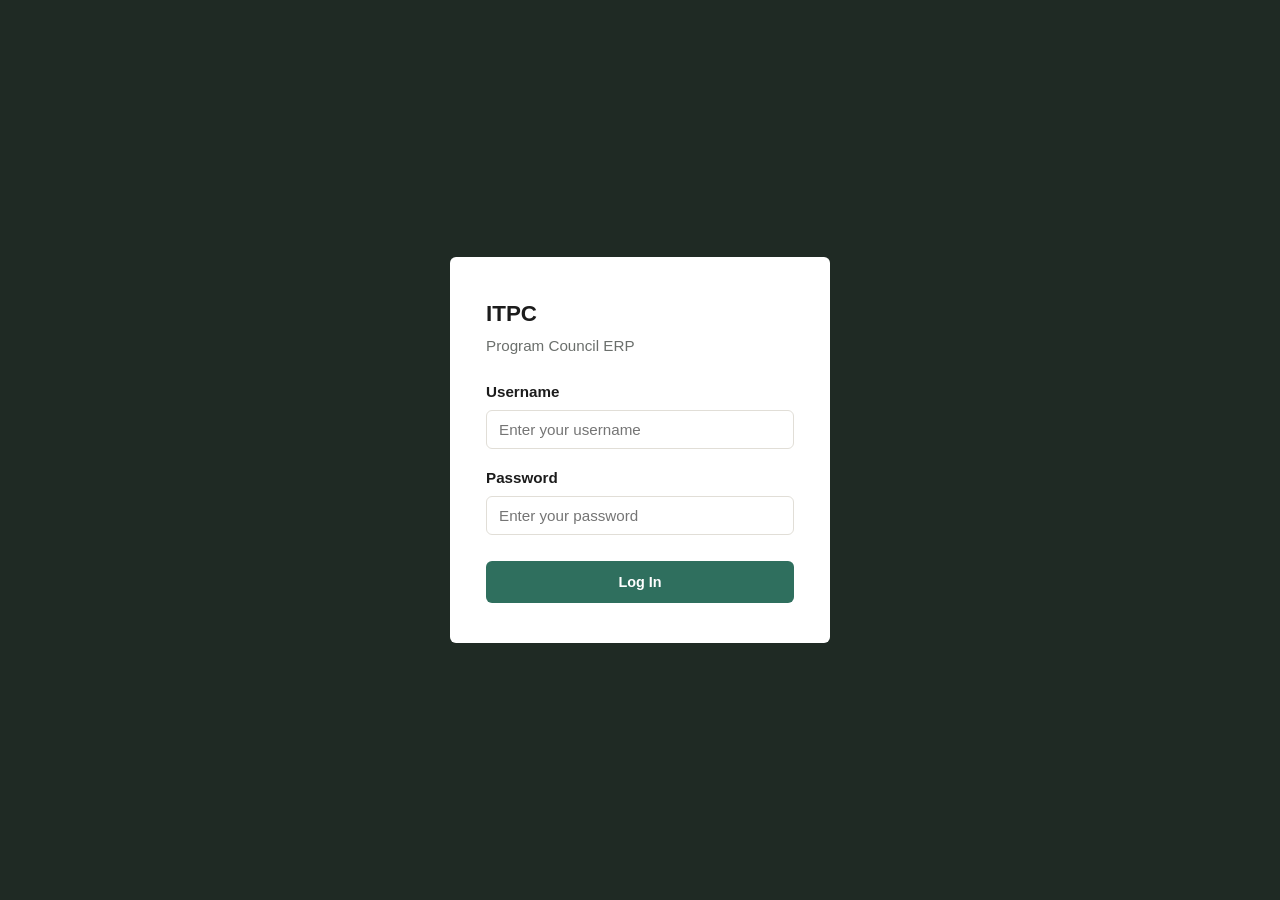
==== index.html @ 6795c1a8 "- removed demo account display - design fixes - Credentials are no longer shown on the login screen." ====
<!doctype html>
<html lang="en">
  <head>
    <meta charset="UTF-8" />
    <meta name="viewport" content="width=device-width, initial-scale=1.0" />
    <title>ITPC Login Page</title>
    <link rel="stylesheet" href="style.css" />
  </head>
  <body>
    <!--
    LOGIN PAGE
    - Front-end only: accounts are checked in js/main.js (DUMMY_ACCOUNTS).
      Swap that check for a real backend/API call when you build one.
  -->

    <div class="login-screen">
      <div class="login-card">
        <h1>ITPC</h1>
        <p>Program Council ERP</p>

        <form id="loginForm">
          <div class="form-field">
            <label for="username">Username</label>
            <input
              type="text"
              id="username"
              name="username"
              placeholder="Enter your username"
            />
          </div>

          <div class="form-field">
            <label for="password">Password</label>
            <input
              type="password"
              id="password"
              name="password"
              placeholder="Enter your password"
            />
          </div>

          <p id="loginError" class="form-error" hidden></p>

          <button type="submit" class="btn btn-primary">Log In</button>
        </form>
      </div>
    </div>

    <script src="main.js"></script>
  </body>
</html>
---- style.css ----
/* ==========================================================================
   ITPC ERP Stylesheet
   Sections: 1 Reset/base · 2 Typography · 3 Layout · 4 Sidebar · 5 Buttons &
   forms · 6 Cards · 7 Toolbar · 8 Table · 9 Empty state & activity ·
   10 Toast & modal · 11 Login · 12 Motion · 13 Responsive
   ========================================================================== */

/* ---------- 1. Reset & base ---------- */
* {
  box-sizing: border-box;
  margin: 0;
  padding: 0;
}

:root {
  --color-bg: #f7f5f1;
  --color-surface: #ffffff;
  --color-sidebar: #1f2a24;
  --color-sidebar-text: #d9e2dc;
  --color-text: #1c1c1c;
  --color-text-muted: #6b6f6c;
  --color-accent: #2f6f5e;
  --color-accent-dark: #25594c;
  --color-accent-soft: #e4efeb;
  --color-border: #e1ded7;
  --color-danger: #b3492d;
  --color-danger-soft: #f6e6e0;
  --color-success: #3f7d53;

  --radius: 6px;
  --sidebar-width: 220px;
  --transition: 0.18s ease;
}

body {
  font-family: "Segoe UI", Roboto, Helvetica, Arial, sans-serif;
  color: var(--color-text);
  background: var(--color-bg);
  line-height: 1.5;
}

a {
  color: inherit;
  text-decoration: none;
}

ul {
  list-style: none;
}

img {
  max-width: 100%;
  display: block;
}

:focus-visible {
  outline: 2px solid var(--color-accent);
  outline-offset: 2px;
}

/* ---------- 2. Typography ---------- */
h1 {
  font-size: 2rem;
  font-weight: 600;
}
h2 {
  font-size: 1.4rem;
  font-weight: 600;
}
h3 {
  font-size: 1.1rem;
  font-weight: 600;
}
p,
label,
td,
th {
  font-size: 0.95rem;
}
small {
  font-size: 0.8rem;
  color: var(--color-text-muted);
}

/* ---------- 3. App shell layout ---------- */
.app-shell {
  display: flex;
  min-height: 100vh;
}

.main-content {
  flex: 1;
  min-width: 0;
  padding: 32px 40px;
  max-width: 1100px;
}

.page-header {
  display: flex;
  justify-content: space-between;
  align-items: flex-end;
  flex-wrap: wrap;
  gap: 12px;
  margin-bottom: 28px;
}

.page-header p {
  color: var(--color-text-muted);
}

/* ---------- 4. Sidebar navigation ---------- */
.sidebar {
  width: var(--sidebar-width);
  background: var(--color-sidebar);
  color: var(--color-sidebar-text);
  flex-shrink: 0;
  padding: 24px 0;
  display: flex;
  flex-direction: column;
}

.sidebar-brand {
  padding: 0 24px 24px;
  font-size: 1.2rem;
  font-weight: 700;
  color: #ffffff;
  border-bottom: 1px solid rgba(255, 255, 255, 0.1);
  margin-bottom: 16px;
}

.sidebar-brand span {
  display: block;
  font-size: 0.75rem;
  font-weight: 400;
  color: var(--color-sidebar-text);
  margin-top: 2px;
}

.sidebar-nav {
  flex: 1;
}

.sidebar-nav li a {
  display: flex;
  align-items: center;
  gap: 10px;
  padding: 12px 24px;
  font-size: 0.95rem;
  color: var(--color-sidebar-text);
  border-left: 3px solid transparent;
  transition:
    background var(--transition),
    padding-left var(--transition);
}

.sidebar-nav li a:hover {
  background: rgba(255, 255, 255, 0.06);
  padding-left: 28px;
}

/* JS adds this class to the current page's link */
.sidebar-nav li a.is-active {
  background: rgba(255, 255, 255, 0.08);
  border-left-color: var(--color-accent);
  color: #ffffff;
  font-weight: 600;
}

.nav-icon {
  width: 18px;
  height: 18px;
  flex-shrink: 0;
  fill: none;
  stroke: currentColor;
  stroke-width: 1.8;
  stroke-linecap: round;
  stroke-linejoin: round;
}

.sidebar-footer {
  padding: 12px 24px 0;
  border-top: 1px solid rgba(255, 255, 255, 0.1);
}

.sidebar-footer a {
  display: block;
  padding: 10px 0;
  font-size: 0.9rem;
  color: var(--color-sidebar-text);
  transition: color var(--transition);
}

.sidebar-footer a:hover {
  color: #ffffff;
}

/* ---------- 5. Buttons & forms ---------- */
.btn {
  display: inline-block;
  padding: 10px 18px;
  border-radius: var(--radius);
  border: 1px solid transparent;
  font-size: 0.9rem;
  font-weight: 600;
  cursor: pointer;
  transition:
    background var(--transition),
    transform var(--transition),
    box-shadow var(--transition);
}

.btn:hover {
  transform: translateY(-1px);
}

.btn:active {
  transform: translateY(0);
}

.btn-primary {
  background: var(--color-accent);
  color: #ffffff;
}

.btn-primary:hover {
  background: var(--color-accent-dark);
  box-shadow: 0 3px 8px rgba(47, 111, 94, 0.25);
}

.btn-secondary {
  background: var(--color-surface);
  border-color: var(--color-border);
  color: var(--color-text);
}

.btn-secondary:hover {
  background: var(--color-bg);
}

.form-field {
  margin-bottom: 18px;
}

.form-field label {
  display: block;
  margin-bottom: 6px;
  font-weight: 600;
}

.form-field input,
.form-field select {
  width: 100%;
  padding: 10px 12px;
  border: 1px solid var(--color-border);
  border-radius: var(--radius);
  font-size: 0.95rem;
  background: var(--color-surface);
  transition: border-color var(--transition);
}

.form-field input:focus,
.form-field select:focus {
  outline: 2px solid var(--color-accent);
  outline-offset: 1px;
  border-color: var(--color-accent);
}

.form-error {
  color: var(--color-danger);
  font-size: 0.85rem;
  margin-bottom: 12px;
}

/* Hidden by default; body.is-admin (set by JS at login) reveals them.
   Using a body class instead of inline styles means rows added later
   by JS are handled automatically — no re-check needed. */
.admin-only {
  display: none;
}

body.is-admin .admin-only {
  display: inline-block;
}

/* ---------- 6. Cards ---------- */
.stat-grid {
  display: grid;
  grid-template-columns: repeat(auto-fit, minmax(180px, 1fr));
  gap: 16px;
  margin-bottom: 32px;
}

.stat-card {
  background: var(--color-surface);
  border: 1px solid var(--color-border);
  border-left: 4px solid var(--color-accent);
  border-radius: var(--radius);
  padding: 18px;
  transition:
    transform var(--transition),
    box-shadow var(--transition);
}

.stat-card:hover {
  transform: translateY(-2px);
  box-shadow: 0 6px 16px rgba(0, 0, 0, 0.07);
}

.stat-card .stat-value {
  font-size: 1.8rem;
  font-weight: 700;
  margin: 4px 0;
}

.stat-card.alert {
  border-left-color: var(--color-danger);
}

.stat-card.alert .stat-value {
  color: var(--color-danger);
}

.panel {
  background: var(--color-surface);
  border: 1px solid var(--color-border);
  border-radius: var(--radius);
  padding: 24px;
  margin-bottom: 24px;
  overflow-x: auto; /* wide tables scroll inside the panel, not the page */
}

/* ---------- 7. Toolbar (search + filter row) ---------- */
.toolbar {
  display: flex;
  justify-content: space-between;
  align-items: center;
  flex-wrap: wrap;
  gap: 12px;
  margin-bottom: 20px;
}

.toolbar input[type="text"] {
  min-width: 220px;
}

.toolbar-filters {
  display: flex;
  gap: 10px;
  flex-wrap: wrap;
}

.toolbar input,
.toolbar-filters select {
  padding: 8px 12px;
  border: 1px solid var(--color-border);
  border-radius: var(--radius);
  font-size: 0.9rem;
  background: var(--color-surface);
}

/* ---------- 8. Table ---------- */
table {
  width: 100%;
  border-collapse: collapse;
}

thead th {
  text-align: left;
  padding: 10px 12px;
  color: var(--color-text-muted);
  border-bottom: 2px solid var(--color-border);
  font-weight: 600;
  white-space: nowrap;
}

/* Sortable headers: JS sets aria-sort to "ascending" / "descending" */
thead th[data-sort] {
  cursor: pointer;
  user-select: none;
  transition: color var(--transition);
}

thead th[data-sort]:hover {
  color: var(--color-text);
}

thead th[data-sort]::after {
  content: " \2195";
  opacity: 0.35;
}

thead th[aria-sort="ascending"]::after {
  content: " \2191";
  opacity: 1;
  color: var(--color-accent);
}

thead th[aria-sort="descending"]::after {
  content: " \2193";
  opacity: 1;
  color: var(--color-accent);
}

tbody td {
  padding: 12px;
  border-bottom: 1px solid var(--color-border);
}

tbody tr {
  transition: background var(--transition);
}

tbody tr:hover {
  background: var(--color-bg);
}

tbody td a {
  color: var(--color-accent);
  font-weight: 600;
  margin-right: 10px;
}

tbody td a:hover {
  text-decoration: underline;
}

tbody td a.delete-link {
  color: var(--color-danger);
}

.status-badge {
  display: inline-block;
  padding: 4px 10px;
  border-radius: 999px;
  font-size: 0.8rem;
  font-weight: 600;
}

.status-ok {
  background: var(--color-accent-soft);
  color: var(--color-accent);
}

.status-low {
  background: var(--color-danger-soft);
  color: var(--color-danger);
}

/* ---------- 9. Empty state & activity list ---------- */
.empty-state {
  text-align: center;
  padding: 36px 12px 12px;
  color: var(--color-text-muted);
}

.empty-state strong {
  display: block;
  color: var(--color-text);
  font-size: 1rem;
  margin-bottom: 4px;
}

.activity-list li {
  display: flex;
  justify-content: space-between;
  gap: 16px;
  padding: 10px 0;
  border-bottom: 1px solid var(--color-border);
  font-size: 0.92rem;
}

.activity-list li:last-child {
  border-bottom: none;
}

.activity-list time {
  color: var(--color-text-muted);
  font-size: 0.8rem;
  white-space: nowrap;
}

.panel-header {
  display: flex;
  justify-content: space-between;
  align-items: center;
  gap: 12px;
  margin-bottom: 8px;
}

/* ---------- 10. Toast & modal ---------- */
.toast {
  position: fixed;
  bottom: 24px;
  right: 24px;
  background: var(--color-sidebar);
  color: #ffffff;
  padding: 12px 20px;
  border-radius: var(--radius);
  font-size: 0.9rem;
  opacity: 0;
  transform: translateY(10px);
  transition:
    opacity 0.2s ease,
    transform 0.2s ease;
  pointer-events: none;
  z-index: 100;
}

.toast.is-visible {
  opacity: 1;
  transform: translateY(0);
}

.modal-overlay {
  position: fixed;
  inset: 0;
  background: rgba(0, 0, 0, 0.4);
  display: none;
  align-items: center;
  justify-content: center;
  padding: 16px;
  z-index: 50;
}

.modal-overlay.is-open {
  display: flex;
  animation: fade-in 0.15s ease;
}

.modal-box {
  background: var(--color-surface);
  border-radius: var(--radius);
  padding: 28px;
  width: 100%;
  max-width: 420px;
  max-height: 85vh;
  overflow-y: auto;
}

.modal-overlay.is-open .modal-box {
  animation: pop-in 0.2s ease;
}

.modal-box h2 {
  margin-bottom: 16px;
}

.modal-box li {
  padding: 6px 0;
  border-bottom: 1px solid var(--color-border);
}

.modal-close {
  float: right;
  background: none;
  border: none;
  font-size: 1.3rem;
  line-height: 1;
  cursor: pointer;
  color: var(--color-text-muted);
  transition: color var(--transition);
}

.modal-close:hover {
  color: var(--color-text);
}

/* ---------- 11. Login page ---------- */
.login-screen {
  min-height: 100vh;
  display: flex;
  align-items: center;
  justify-content: center;
  background: var(--color-sidebar);
  padding: 20px;
}

.login-card {
  background: var(--color-surface);
  width: 100%;
  max-width: 380px;
  padding: 40px 36px;
  border-radius: var(--radius);
  animation: pop-in 0.35s ease;
}

.login-card h1 {
  font-size: 1.4rem;
  margin-bottom: 4px;
}

.login-card > p {
  color: var(--color-text-muted);
  margin-bottom: 24px;
}

.login-card .btn-primary {
  width: 100%;
  padding: 12px;
  margin-top: 8px;
}

/* ---------- 12. Motion ---------- */
@keyframes fade-in {
  from {
    opacity: 0;
  }
  to {
    opacity: 1;
  }
}

@keyframes pop-in {
  from {
    opacity: 0;
    transform: translateY(8px) scale(0.98);
  }
  to {
    opacity: 1;
    transform: translateY(0) scale(1);
  }
}

@keyframes slide-up {
  from {
    opacity: 0;
    transform: translateY(10px);
  }
  to {
    opacity: 1;
    transform: translateY(0);
  }
}

.main-content > * {
  animation: slide-up 0.35s ease both;
}

.main-content > *:nth-child(2) {
  animation-delay: 0.05s;
}
.main-content > *:nth-child(3) {
  animation-delay: 0.1s;
}
.main-content > *:nth-child(4) {
  animation-delay: 0.15s;
}

@media (prefers-reduced-motion: reduce) {
  *,
  *::before,
  *::after {
    animation: none !important;
    transition: none !important;
  }
}

/* ---------- 13. Responsive ---------- */
@media (max-width: 768px) {
  .app-shell {
    flex-direction: column;
  }

  .sidebar {
    width: 100%;
    flex-direction: row;
    align-items: center;
    padding: 12px 16px;
    overflow-x: auto;
  }

  .sidebar-brand {
    border-bottom: none;
    padding: 0 16px 0 0;
    margin-bottom: 0;
    white-space: nowrap;
  }

  .sidebar-brand span {
    display: none;
  }

  .sidebar-nav {
    display: flex;
  }

  .sidebar-nav li a {
    padding: 8px 14px;
    border-left: none;
    border-bottom: 3px solid transparent;
    white-space: nowrap;
  }

  .sidebar-nav li a:hover {
    padding-left: 14px;
  }

  .sidebar-nav li a.is-active {
    border-left-color: transparent;
    border-bottom-color: var(--color-accent);
  }

  /* Keep Log Out reachable: it sits at the end of the top bar */
  .sidebar-footer {
    display: block;
    border-top: none;
    padding: 0 0 0 8px;
    margin-left: auto;
    white-space: nowrap;
  }

  .sidebar-footer a {
    padding: 8px 10px;
  }

  .main-content {
    padding: 24px 16px;
  }

  h1 {
    font-size: 1.6rem;
  }

  .toolbar input[type="text"] {
    min-width: 0;
    width: 100%;
  }
}

@media (max-width: 480px) {
  .sidebar {
    padding: 10px 8px;
  }

  .sidebar-brand {
    padding-right: 8px;
    font-size: 1rem;
  }

  .sidebar-nav li a {
    padding: 8px 9px;
    font-size: 0.85rem;
  }

  .sidebar-footer a {
    padding: 8px 8px;
    font-size: 0.85rem;
  }

  .nav-icon {
    display: none;
  }
}

/* Very narrow phones: brand + Log Out on the first row, the three
   page links on their own row so nothing is cut off or needs scrolling. */
@media (max-width: 400px) {
  .sidebar {
    flex-wrap: wrap;
    row-gap: 4px;
  }

  .sidebar-brand {
    margin-right: auto;
  }

  .sidebar-footer {
    order: 2;
    margin-left: 0;
    padding-left: 0;
  }

  .sidebar-nav {
    order: 3;
    width: 100%;
    justify-content: space-around;
  }
}
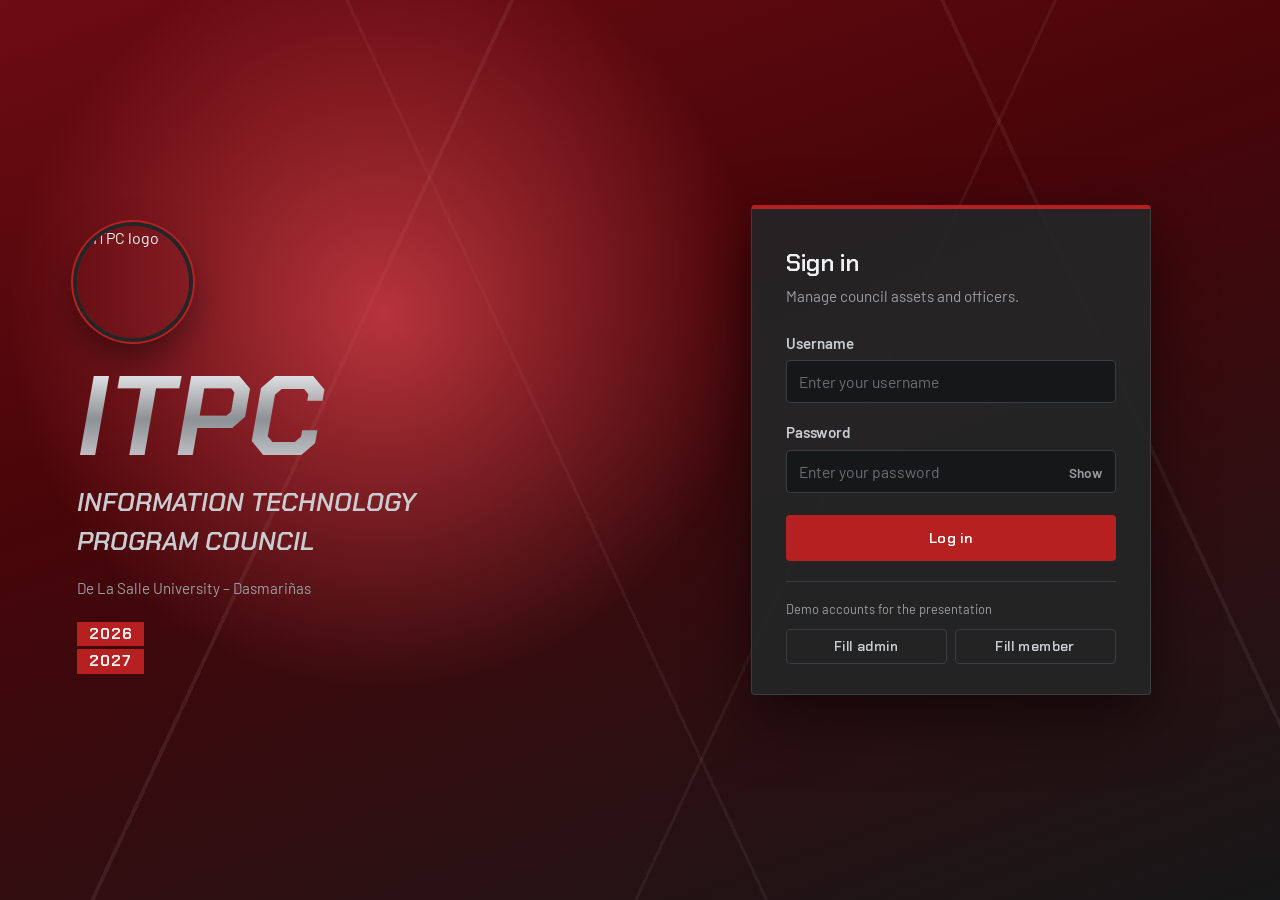
==== commit 86a306d3: "design fixes and added features (check updated readme)" ====
--- a/index.html
+++ b/index.html
@@ -3,22 +3,48 @@
   <head>
     <meta charset="UTF-8" />
     <meta name="viewport" content="width=device-width, initial-scale=1.0" />
-    <title>ITPC Login Page</title>
-    <link rel="stylesheet" href="style.css" />
+    <title>ITPC — Log in</title>
+    <link rel="icon" type="image/png" href="assets/favicon.png" />
+    <link rel="preconnect" href="https://fonts.googleapis.com" />
+    <link rel="preconnect" href="https://fonts.gstatic.com" crossorigin />
+    <link
+      href="https://fonts.googleapis.com/css2?family=Barlow:wght@400;500;600&family=Chakra+Petch:ital,wght@0,500;0,600;0,700;1,600;1,700&display=swap"
+      rel="stylesheet"
+    />
+    <link rel="stylesheet" href="css/style.css" />
   </head>
   <body>
     <!--
     LOGIN PAGE
     - Front-end only: accounts are checked in js/main.js (DUMMY_ACCOUNTS).
       Swap that check for a real backend/API call when you build one.
+    - The red glow follows your mouse (see setupLoginSpotlight in main.js).
   -->
 
-    <div class="login-screen">
-      <div class="login-card">
-        <h1>ITPC</h1>
-        <p>Program Council ERP</p>
+    <main class="login-screen" id="loginScreen">
+      <div class="login-bg" aria-hidden="true"></div>
 
-        <form id="loginForm">
+      <section class="login-hero">
+        <img
+          class="hero-logo"
+          src="assets/itpc-logo.png"
+          alt="ITPC logo"
+          width="112"
+          height="112"
+        />
+        <h1 class="wordmark">ITPC</h1>
+        <p class="hero-name">Information Technology Program Council</p>
+        <p class="hero-school">De La Salle University – Dasmariñas</p>
+        <div class="year-tags" aria-label="Academic year 2026 to 2027">
+          <span>2026</span><span>2027</span>
+        </div>
+      </section>
+
+      <section class="login-card" id="loginCard">
+        <h2>Sign in</h2>
+        <p>Manage council assets and officers.</p>
+
+        <form id="loginForm" novalidate>
           <div class="form-field">
             <label for="username">Username</label>
             <input
@@ -26,26 +52,50 @@
               id="username"
               name="username"
               placeholder="Enter your username"
+              autocomplete="username"
             />
           </div>
 
           <div class="form-field">
             <label for="password">Password</label>
-            <input
-              type="password"
-              id="password"
-              name="password"
-              placeholder="Enter your password"
-            />
+            <div class="password-wrap">
+              <input
+                type="password"
+                id="password"
+                name="password"
+                placeholder="Enter your password"
+                autocomplete="current-password"
+              />
+              <button
+                type="button"
+                class="toggle-password"
+                id="togglePassword"
+                aria-label="Show password"
+              >
+                Show
+              </button>
+            </div>
           </div>
 
-          <p id="loginError" class="form-error" hidden></p>
+          <p id="loginError" class="form-error" role="alert" hidden></p>
 
-          <button type="submit" class="btn btn-primary">Log In</button>
+          <button type="submit" class="btn btn-primary">Log in</button>
         </form>
-      </div>
-    </div>
 
-    <script src="main.js"></script>
+        <div class="demo-accounts">
+          <small>Demo accounts for the presentation</small>
+          <div class="demo-buttons">
+            <button type="button" class="btn btn-secondary" data-demo="admin">
+              Fill admin
+            </button>
+            <button type="button" class="btn btn-secondary" data-demo="member">
+              Fill member
+            </button>
+          </div>
+        </div>
+      </section>
+    </main>
+
+    <script src="js/main.js"></script>
   </body>
 </html>
--- a/css/style.css
+++ b/css/style.css
@@ -0,0 +1,1287 @@
+/* ==========================================================================
+   ITPC ERP — Stylesheet
+   Colors are taken from the DLSUD ITPC Facebook page (red banner, charcoal
+   profile area, brushed-steel lettering).
+
+   Sections: 1 Tokens & base · 2 Typography · 3 Layout · 4 Sidebar ·
+   5 Buttons & forms · 6 Cards & panels · 7 Toolbar · 8 Table ·
+   9 Dashboard widgets · 10 Toast & modals · 11 Login · 12 Motion ·
+   13 Responsive
+   ========================================================================== */
+
+/* ---------- 1. Tokens & base ----------
+   Every color lives here as a CSS variable. To re-theme the site, change
+   these values only — nothing else in the file has a hardcoded color
+   (except a few rgba() shadows). */
+:root {
+  /* Brand palette (sampled from the ITPC page) */
+  --crimson: #b62021; /* main red of the banner */
+  --crimson-bright: #da434c; /* highlight red, hover states */
+  --maroon: #470509; /* deep red, backgrounds & glows */
+
+  --ink: #161718; /* page background */
+  --charcoal: #232527; /* panels (same dark as the FB profile area) */
+  --charcoal-raised: #2c2f32; /* inputs, hovered rows */
+  --line: #3a3d42; /* borders and dividers */
+
+  --steel: #9a9ea3; /* muted text (the brushed-metal gray) */
+  --steel-light: #c9ccd0;
+  --text: #f1f2f3;
+
+  --ok: #56b587; /* "In Stock" / "Active" */
+  --ok-soft: rgba(86, 181, 135, 0.14);
+  --danger-soft: rgba(218, 67, 76, 0.16);
+
+  /* Fonts. Chakra Petch is the closest free match to the angular, italic
+     lettering on the ITPC banner. Barlow is the readable body font. */
+  --font-display: "Chakra Petch", "Bahnschrift", "Segoe UI", Arial, sans-serif;
+  --font-body: "Barlow", "Segoe UI", Roboto, Helvetica, Arial, sans-serif;
+
+  --radius: 4px;
+  --sidebar-width: 244px;
+  --transition: 0.18s ease;
+
+  color-scheme: dark; /* makes native dropdowns, scrollbars, number spinners dark */
+}
+
+* {
+  box-sizing: border-box;
+  margin: 0;
+  padding: 0;
+}
+
+body {
+  font-family: var(--font-body);
+  color: var(--text);
+  background: var(--ink);
+  line-height: 1.5;
+  -webkit-font-smoothing: antialiased;
+}
+
+a {
+  color: inherit;
+  text-decoration: none;
+}
+
+ul {
+  list-style: none;
+}
+
+img {
+  max-width: 100%;
+  display: block;
+}
+
+button {
+  font-family: inherit;
+}
+
+:focus-visible {
+  outline: 2px solid var(--crimson-bright);
+  outline-offset: 2px;
+}
+
+/* ---------- 2. Typography ----------
+   Headings copy the banner: bold, italic, angular. */
+h1 {
+  font-family: var(--font-display);
+  font-size: 2rem;
+  font-weight: 700;
+  font-style: italic;
+  text-transform: uppercase;
+  letter-spacing: 0.01em;
+  line-height: 1.1;
+}
+
+h2 {
+  font-family: var(--font-display);
+  font-size: 1.2rem;
+  font-weight: 600;
+}
+
+h3 {
+  font-family: var(--font-display);
+  font-size: 1.05rem;
+  font-weight: 600;
+}
+
+p,
+label,
+td,
+th {
+  font-size: 0.95rem;
+}
+small {
+  font-size: 0.8rem;
+  color: var(--steel);
+}
+
+/* ---------- 3. App shell layout ---------- */
+.app-shell {
+  display: flex;
+  min-height: 100vh;
+}
+
+.main-content {
+  flex: 1;
+  min-width: 0;
+  padding: 36px 44px 56px;
+  max-width: 1180px;
+}
+
+.page-header {
+  display: flex;
+  justify-content: space-between;
+  align-items: flex-end;
+  flex-wrap: wrap;
+  gap: 14px;
+  margin-bottom: 28px;
+}
+
+.page-header p {
+  color: var(--steel);
+  margin-top: 6px;
+}
+
+/* The little red bar under each page title echoes the red "2026/2027"
+   blocks on the banner. */
+.page-header h1::after {
+  content: "";
+  display: block;
+  width: 56px;
+  height: 4px;
+  margin-top: 10px;
+  background: var(--crimson);
+  transform: skewX(-25deg);
+}
+
+/* ---------- 4. Sidebar ---------- */
+.sidebar {
+  width: var(--sidebar-width);
+  background: var(--charcoal);
+  border-right: 1px solid var(--line);
+  flex-shrink: 0;
+  padding: 24px 0 20px;
+  display: flex;
+  flex-direction: column;
+  position: sticky;
+  top: 0;
+  height: 100vh; /* stays put while the page content scrolls */
+}
+
+.sidebar-brand {
+  display: flex;
+  align-items: center;
+  gap: 12px;
+  padding: 0 22px 22px;
+  border-bottom: 1px solid var(--line);
+  margin-bottom: 14px;
+}
+
+.sidebar-brand img {
+  width: 42px;
+  height: 42px;
+  border-radius: 50%;
+  box-shadow:
+    0 0 0 2px var(--ink),
+    0 0 0 3px var(--crimson);
+}
+
+.brand-text strong {
+  display: block;
+  font-family: var(--font-display);
+  font-style: italic;
+  font-size: 1.35rem;
+  line-height: 1;
+  letter-spacing: 0.04em;
+}
+
+.brand-text small {
+  display: block;
+  margin-top: 4px;
+}
+
+.sidebar-nav {
+  flex: 1;
+}
+
+.sidebar-nav li a {
+  display: flex;
+  align-items: center;
+  gap: 12px;
+  padding: 12px 22px;
+  font-size: 0.98rem;
+  color: var(--steel-light);
+  border-left: 3px solid transparent;
+  transition:
+    background var(--transition),
+    padding-left var(--transition),
+    color var(--transition);
+}
+
+.sidebar-nav li a:hover {
+  background: rgba(255, 255, 255, 0.05);
+  padding-left: 27px;
+  color: #ffffff;
+}
+
+/* main.js adds this class to the link of the page you're on */
+.sidebar-nav li a.is-active {
+  background: linear-gradient(90deg, rgba(182, 32, 33, 0.28), transparent);
+  border-left-color: var(--crimson-bright);
+  color: #ffffff;
+  font-weight: 600;
+}
+
+.nav-icon {
+  width: 19px;
+  height: 19px;
+  flex-shrink: 0;
+  fill: none;
+  stroke: currentColor;
+  stroke-width: 1.8;
+  stroke-linecap: round;
+  stroke-linejoin: round;
+}
+
+.sidebar-footer {
+  padding: 14px 22px 0;
+  border-top: 1px solid var(--line);
+}
+
+.user-chip {
+  display: flex;
+  align-items: center;
+  gap: 10px;
+  margin-bottom: 6px;
+}
+
+.user-avatar {
+  width: 34px;
+  height: 34px;
+  border-radius: 50%;
+  display: grid;
+  place-items: center;
+  background: var(--crimson);
+  font-family: var(--font-display);
+  font-weight: 700;
+  flex-shrink: 0;
+}
+
+.user-chip strong {
+  display: block;
+  font-size: 0.95rem;
+  line-height: 1.2;
+}
+
+.sidebar-footer a {
+  display: block;
+  padding: 8px 0;
+  font-size: 0.9rem;
+  color: var(--steel);
+  transition: color var(--transition);
+}
+
+.sidebar-footer a:hover {
+  color: var(--crimson-bright);
+}
+
+/* ---------- 5. Buttons & forms ---------- */
+.btn {
+  display: inline-block;
+  padding: 10px 20px;
+  border-radius: var(--radius);
+  border: 1px solid transparent;
+  font-family: var(--font-display);
+  font-size: 0.9rem;
+  font-weight: 600;
+  letter-spacing: 0.03em;
+  cursor: pointer;
+  transition:
+    background var(--transition),
+    transform var(--transition),
+    box-shadow var(--transition),
+    border-color var(--transition);
+}
+
+.btn:hover {
+  transform: translateY(-1px);
+}
+.btn:active {
+  transform: translateY(0);
+}
+
+.btn-primary {
+  background: var(--crimson);
+  color: #ffffff;
+}
+
+.btn-primary:hover {
+  background: var(--crimson-bright);
+  box-shadow: 0 4px 16px rgba(218, 67, 76, 0.35);
+}
+
+.btn-secondary {
+  background: transparent;
+  border-color: var(--line);
+  color: var(--steel-light);
+}
+
+.btn-secondary:hover {
+  border-color: var(--steel);
+  color: #ffffff;
+}
+
+.form-field {
+  margin-bottom: 18px;
+}
+
+.form-field label {
+  display: block;
+  margin-bottom: 6px;
+  font-weight: 600;
+  color: var(--steel-light);
+}
+
+.form-field input,
+.form-field select {
+  width: 100%;
+  padding: 11px 12px;
+  border: 1px solid var(--line);
+  border-radius: var(--radius);
+  font-family: inherit;
+  font-size: 0.98rem;
+  color: var(--text);
+  background: var(--ink);
+  transition:
+    border-color var(--transition),
+    box-shadow var(--transition);
+}
+
+.form-field input::placeholder {
+  color: #6b6f75;
+}
+
+.form-field input:focus,
+.form-field select:focus {
+  outline: none;
+  border-color: var(--crimson-bright);
+  box-shadow: 0 0 0 3px rgba(218, 67, 76, 0.25);
+}
+
+.form-error {
+  color: var(--crimson-bright);
+  font-size: 0.88rem;
+  margin-bottom: 12px;
+}
+
+/* Hidden by default; body.is-admin (set by JS after login) reveals them.
+   Using a body class means rows created later by JS are covered too. */
+.admin-only {
+  display: none !important;
+}
+
+body.is-admin .admin-only {
+  display: inline-block !important;
+}
+
+/* ---------- 6. Cards & panels ---------- */
+.stat-grid {
+  display: grid;
+  grid-template-columns: repeat(auto-fit, minmax(150px, 1fr));
+  gap: 16px;
+  margin-bottom: 24px;
+}
+
+.stat-card {
+  position: relative;
+  background: var(--charcoal);
+  border: 1px solid var(--line);
+  border-radius: var(--radius);
+  padding: 20px 20px 18px;
+  overflow: hidden;
+  transition:
+    transform var(--transition),
+    border-color var(--transition);
+}
+
+/* Red corner tab in the top-right of every card */
+.stat-card::after {
+  content: "";
+  position: absolute;
+  top: 0;
+  right: 0;
+  width: 26px;
+  height: 26px;
+  background: linear-gradient(225deg, var(--crimson) 50%, transparent 50%);
+}
+
+.stat-card:hover {
+  transform: translateY(-3px);
+  border-color: var(--crimson);
+}
+
+.stat-card small {
+  color: var(--steel-light);
+  font-size: 0.85rem;
+}
+
+.stat-card .stat-value {
+  font-family: var(--font-display);
+  font-style: italic;
+  font-size: 2.6rem;
+  font-weight: 700;
+  line-height: 1.1;
+  margin-top: 4px;
+}
+
+.stat-card.alert .stat-value {
+  color: var(--crimson-bright);
+}
+
+.panel {
+  background: var(--charcoal);
+  border: 1px solid var(--line);
+  border-radius: var(--radius);
+  padding: 22px 24px;
+  margin-bottom: 24px;
+  overflow-x: auto; /* wide tables scroll inside the panel, not the page */
+}
+
+.panel-header {
+  display: flex;
+  justify-content: space-between;
+  align-items: center;
+  gap: 12px;
+  margin-bottom: 12px;
+}
+
+/* ---------- 7. Toolbar (search + filters) ---------- */
+.toolbar {
+  display: flex;
+  justify-content: space-between;
+  align-items: center;
+  flex-wrap: wrap;
+  gap: 12px;
+  margin-bottom: 18px;
+}
+
+.search-wrap {
+  position: relative;
+  flex: 1 1 260px;
+  max-width: 360px;
+}
+
+.search-wrap input {
+  width: 100%;
+  padding-right: 38px; /* room for the "/" hint */
+}
+
+/* Small "/" key hint inside the search box (press / to focus it) */
+.search-wrap kbd {
+  position: absolute;
+  right: 10px;
+  top: 50%;
+  transform: translateY(-50%);
+  font-family: var(--font-display);
+  font-size: 0.78rem;
+  color: var(--steel);
+  border: 1px solid var(--line);
+  border-radius: 3px;
+  padding: 0 6px;
+  pointer-events: none;
+}
+
+.toolbar-filters {
+  display: flex;
+  gap: 10px;
+  flex-wrap: wrap;
+  align-items: center;
+}
+
+.toolbar input,
+.toolbar-filters select {
+  padding: 9px 12px;
+  border: 1px solid var(--line);
+  border-radius: var(--radius);
+  font-family: inherit;
+  font-size: 0.92rem;
+  color: var(--text);
+  background: var(--charcoal);
+  transition:
+    border-color var(--transition),
+    box-shadow var(--transition);
+}
+
+.toolbar input:focus,
+.toolbar-filters select:focus {
+  outline: none;
+  border-color: var(--crimson-bright);
+  box-shadow: 0 0 0 3px rgba(218, 67, 76, 0.25);
+}
+
+.result-count {
+  font-size: 0.85rem;
+  color: var(--steel);
+  margin: 0 4px;
+}
+
+/* ---------- 8. Table ---------- */
+table {
+  width: 100%;
+  border-collapse: collapse;
+}
+
+thead th {
+  text-align: left;
+  padding: 10px 12px;
+  color: var(--steel);
+  border-bottom: 2px solid var(--crimson);
+  font-weight: 600;
+  white-space: nowrap;
+}
+
+/* Sortable headers: JS sets aria-sort to "ascending" / "descending" */
+thead th[data-sort] {
+  cursor: pointer;
+  user-select: none;
+  transition: color var(--transition);
+}
+
+thead th[data-sort]:hover {
+  color: #ffffff;
+}
+
+thead th[data-sort]::after {
+  content: " \2195";
+  opacity: 0.35;
+}
+
+thead th[aria-sort="ascending"]::after {
+  content: " \2191";
+  opacity: 1;
+  color: var(--crimson-bright);
+}
+
+thead th[aria-sort="descending"]::after {
+  content: " \2193";
+  opacity: 1;
+  color: var(--crimson-bright);
+}
+
+tbody td {
+  padding: 13px 12px;
+  border-bottom: 1px solid var(--line);
+  vertical-align: middle;
+}
+
+tbody tr {
+  transition:
+    background var(--transition),
+    box-shadow var(--transition);
+}
+
+/* A red bar slides in on the left of the row you hover */
+tbody tr:hover {
+  background: var(--charcoal-raised);
+  box-shadow: inset 3px 0 0 var(--crimson);
+}
+
+tbody td a {
+  color: var(--crimson-bright);
+  font-weight: 600;
+  margin-right: 12px;
+  white-space: nowrap;
+}
+
+tbody td a:hover {
+  text-decoration: underline;
+}
+
+tbody td a.delete-link {
+  color: var(--steel);
+}
+tbody td a.delete-link:hover {
+  color: var(--crimson-bright);
+}
+
+.status-badge {
+  display: inline-block;
+  padding: 3px 11px;
+  border-radius: 999px;
+  font-size: 0.8rem;
+  font-weight: 600;
+}
+
+.status-ok {
+  background: var(--ok-soft);
+  color: var(--ok);
+}
+
+.status-low {
+  background: var(--danger-soft);
+  color: var(--crimson-bright);
+}
+
+/* Quantity cell: number + small bar showing how full the stock is */
+.qty-cell {
+  display: flex;
+  align-items: center;
+  gap: 10px;
+}
+
+.qty-cell b {
+  min-width: 2ch;
+  font-weight: 600;
+}
+
+.meter {
+  flex: 1;
+  min-width: 56px;
+  max-width: 110px;
+  height: 6px;
+  border-radius: 3px;
+  background: var(--ink);
+  overflow: hidden;
+}
+
+.meter > i {
+  display: block;
+  height: 100%;
+  background: var(--ok);
+  border-radius: 3px;
+  transition: width 0.6s ease;
+}
+
+.meter.is-low > i {
+  background: var(--crimson-bright);
+}
+
+/* Name cell on the Officers page: round initials + name */
+.person {
+  display: flex;
+  align-items: center;
+  gap: 12px;
+}
+
+.person .user-avatar {
+  width: 34px;
+  height: 34px;
+  font-size: 0.85rem;
+  background: var(--maroon);
+  border: 1px solid var(--crimson);
+}
+
+.empty-state {
+  text-align: center;
+  padding: 36px 12px 12px;
+  color: var(--steel);
+}
+
+.empty-state strong {
+  display: block;
+  color: var(--text);
+  font-size: 1rem;
+  margin-bottom: 4px;
+}
+
+/* ---------- 9. Dashboard widgets ---------- */
+.dash-grid {
+  display: grid;
+  grid-template-columns: repeat(2, minmax(0, 1fr));
+  gap: 24px;
+}
+
+.dash-grid .panel {
+  margin-bottom: 0;
+}
+
+.quick-actions {
+  display: flex;
+  gap: 10px;
+  flex-wrap: wrap;
+}
+
+/* Horizontal bar rows (stock levels, officers per committee) */
+.bar-list li {
+  margin-bottom: 14px;
+}
+
+.bar-list li:last-child {
+  margin-bottom: 0;
+}
+
+.bar-label {
+  display: flex;
+  justify-content: space-between;
+  gap: 12px;
+  font-size: 0.9rem;
+  margin-bottom: 5px;
+}
+
+.bar-label span:last-child {
+  color: var(--steel);
+  font-variant-numeric: tabular-nums;
+}
+
+.bar-track {
+  height: 8px;
+  background: var(--ink);
+  border-radius: 4px;
+  overflow: hidden;
+}
+
+.bar-track > i {
+  display: block;
+  height: 100%;
+  width: 0; /* JS sets the real width after load so the bar grows in */
+  background: var(--steel);
+  border-radius: 4px;
+  transition: width 0.8s cubic-bezier(0.2, 0.8, 0.2, 1);
+}
+
+.bar-track > i.is-low {
+  background: var(--crimson-bright);
+}
+.bar-track > i.is-ok {
+  background: var(--ok);
+}
+
+.activity-list li {
+  display: flex;
+  align-items: flex-start;
+  gap: 12px;
+  padding: 11px 0;
+  border-bottom: 1px solid var(--line);
+  font-size: 0.93rem;
+}
+
+.activity-list li:last-child {
+  border-bottom: none;
+}
+
+/* Colored dot = type of action (add / edit / delete) */
+.activity-dot {
+  width: 9px;
+  height: 9px;
+  margin-top: 7px;
+  border-radius: 50%;
+  background: var(--steel);
+  flex-shrink: 0;
+}
+
+.activity-dot.is-add {
+  background: var(--ok);
+}
+.activity-dot.is-delete {
+  background: var(--crimson-bright);
+}
+
+.activity-list span.msg {
+  flex: 1;
+}
+
+.activity-list time {
+  color: var(--steel);
+  font-size: 0.8rem;
+  white-space: nowrap;
+  margin-top: 2px;
+}
+
+/* ---------- 10. Toast & modals ---------- */
+.toast {
+  position: fixed;
+  bottom: 24px;
+  right: 24px;
+  background: var(--charcoal-raised);
+  color: #ffffff;
+  padding: 13px 18px;
+  border-radius: var(--radius);
+  border-left: 4px solid var(--crimson);
+  box-shadow: 0 10px 30px rgba(0, 0, 0, 0.5);
+  font-size: 0.93rem;
+  opacity: 0;
+  transform: translateY(10px);
+  transition:
+    opacity 0.2s ease,
+    transform 0.2s ease;
+  pointer-events: none;
+  z-index: 200;
+}
+
+.toast.is-visible {
+  opacity: 1;
+  transform: translateY(0);
+}
+
+.modal-overlay {
+  position: fixed;
+  inset: 0;
+  background: rgba(10, 10, 11, 0.72);
+  display: none;
+  align-items: center;
+  justify-content: center;
+  padding: 16px;
+  z-index: 100;
+}
+
+.modal-overlay.is-open {
+  display: flex;
+  animation: fade-in 0.15s ease;
+}
+
+.modal-box {
+  position: relative;
+  background: var(--charcoal);
+  border: 1px solid var(--line);
+  border-top: 4px solid var(--crimson);
+  border-radius: var(--radius);
+  padding: 28px;
+  width: 100%;
+  max-width: 440px;
+  max-height: 88vh;
+  overflow-y: auto;
+  box-shadow: 0 24px 60px rgba(0, 0, 0, 0.55);
+}
+
+.modal-overlay.is-open .modal-box {
+  animation: pop-in 0.2s ease;
+}
+
+.modal-box h2 {
+  margin-bottom: 16px;
+  padding-right: 28px;
+}
+
+.modal-box li {
+  display: flex;
+  justify-content: space-between;
+  gap: 16px;
+  padding: 9px 0;
+  border-bottom: 1px solid var(--line);
+}
+
+.modal-box li span:first-child {
+  color: var(--steel);
+}
+
+.modal-close {
+  position: absolute;
+  top: 14px;
+  right: 16px;
+  background: none;
+  border: none;
+  font-size: 1.5rem;
+  line-height: 1;
+  cursor: pointer;
+  color: var(--steel);
+  transition: color var(--transition);
+}
+
+.modal-close:hover {
+  color: #ffffff;
+}
+
+.modal-box form .btn-primary {
+  width: 100%;
+  margin-top: 4px;
+}
+
+/* ---------- 11. Login page ----------
+   The one "wow" screen: a comic-panel background (like the ITPC banner) with
+   a red spotlight that follows your mouse. main.js updates --mx / --my. */
+.login-screen {
+  position: relative;
+  min-height: 100vh;
+  display: grid;
+  grid-template-columns: 1.15fr 1fr;
+  align-items: center;
+  gap: 40px;
+  padding: 40px 6vw;
+  overflow: hidden;
+  background: var(--ink);
+  --mx: 30%;
+  --my: 35%;
+}
+
+.login-bg {
+  position: absolute;
+  inset: 0;
+  z-index: 0;
+  background:
+    /* the spotlight that follows the cursor */
+    radial-gradient(
+      520px circle at var(--mx) var(--my),
+      rgba(218, 67, 76, 0.75),
+      transparent 72%
+    ),
+    /* thin diagonal "panel edges" like the comic collage on the banner */
+    linear-gradient(
+        115deg,
+        transparent 0 30%,
+        rgba(255, 255, 255, 0.07) 30% 30.25%,
+        transparent 30.25% 62%,
+        rgba(255, 255, 255, 0.05) 62% 62.2%,
+        transparent 62.2%
+      ),
+    linear-gradient(
+      65deg,
+      transparent 0 45%,
+      rgba(255, 255, 255, 0.05) 45% 45.2%,
+      transparent 45.2% 80%,
+      rgba(255, 255, 255, 0.06) 80% 80.25%,
+      transparent 80.25%
+    ),
+    /* base red-to-black wash */
+    linear-gradient(160deg, #6d0c12 0%, var(--maroon) 40%, var(--ink) 100%);
+}
+
+.login-hero,
+.login-card {
+  position: relative;
+  z-index: 1;
+}
+
+.hero-logo {
+  width: 112px;
+  height: 112px;
+  border-radius: 50%;
+  box-shadow:
+    0 0 0 4px var(--charcoal),
+    0 0 0 6px var(--crimson),
+    0 18px 40px rgba(0, 0, 0, 0.5);
+  margin-bottom: 26px;
+}
+
+/* Brushed-steel gradient text, like the banner lettering */
+.wordmark {
+  font-size: clamp(3.5rem, 9vw, 7rem);
+  line-height: 0.95;
+  padding-right: 0.08em; /* italic text overhangs; this stops the last letter clipping */
+  background: linear-gradient(180deg, #f3f4f5 0%, #8d9095 52%, #cfd1d4 100%);
+  -webkit-background-clip: text;
+  background-clip: text;
+  color: transparent;
+}
+
+.wordmark::after {
+  display: none;
+}
+
+.hero-name {
+  margin-top: 14px;
+  font-family: var(--font-display);
+  font-size: clamp(1.1rem, 2.2vw, 1.6rem);
+  font-weight: 600;
+  font-style: italic;
+  text-transform: uppercase;
+  color: var(--steel-light);
+  max-width: 22ch;
+}
+
+.hero-school {
+  margin-top: 16px;
+  color: var(--steel);
+}
+
+/* Red year tags copied from the banner: "2026" over "2027" */
+.year-tags {
+  display: inline-flex;
+  flex-direction: column;
+  gap: 3px;
+  margin-top: 22px;
+}
+
+.year-tags span {
+  background: var(--crimson);
+  font-family: var(--font-display);
+  font-weight: 700;
+  font-size: 0.95rem;
+  padding: 1px 12px;
+  letter-spacing: 0.06em;
+}
+
+.login-card {
+  justify-self: center;
+  width: 100%;
+  max-width: 400px;
+  background: rgba(35, 37, 39, 0.92);
+  border: 1px solid var(--line);
+  border-top: 4px solid var(--crimson);
+  padding: 36px 34px 30px;
+  border-radius: var(--radius);
+  box-shadow: 0 24px 60px rgba(0, 0, 0, 0.5);
+}
+
+.login-card h2 {
+  font-size: 1.5rem;
+  margin-bottom: 4px;
+}
+
+.login-card > p {
+  color: var(--steel);
+  margin-bottom: 24px;
+}
+
+.login-card .btn-primary {
+  width: 100%;
+  padding: 13px;
+  margin-top: 4px;
+}
+
+/* Password box with a Show/Hide button inside it */
+.password-wrap {
+  position: relative;
+}
+.password-wrap input {
+  padding-right: 64px;
+}
+
+.toggle-password {
+  position: absolute;
+  right: 6px;
+  top: 50%;
+  transform: translateY(-50%);
+  background: none;
+  border: none;
+  color: var(--steel);
+  font-size: 0.85rem;
+  font-weight: 600;
+  padding: 6px 8px;
+  cursor: pointer;
+}
+
+.toggle-password:hover {
+  color: #ffffff;
+}
+
+/* Demo account shortcuts: click to fill the form (handy when presenting) */
+.demo-accounts {
+  margin-top: 20px;
+  padding-top: 18px;
+  border-top: 1px solid var(--line);
+}
+
+.demo-accounts small {
+  display: block;
+  margin-bottom: 10px;
+}
+
+.demo-buttons {
+  display: flex;
+  gap: 8px;
+}
+
+.demo-buttons .btn {
+  flex: 1;
+  padding: 8px 10px;
+  font-size: 0.85rem;
+}
+
+/* Wrong password: the card shakes once */
+.login-card.is-shaking {
+  animation: shake 0.4s ease;
+}
+
+/* ---------- 12. Motion ----------
+   Kept deliberately small: one entrance on the login screen, bars that grow
+   on the dashboard, and hover/click feedback. Everything is switched off for
+   people who ask their device for reduced motion. */
+@keyframes fade-in {
+  from {
+    opacity: 0;
+  }
+  to {
+    opacity: 1;
+  }
+}
+
+@keyframes pop-in {
+  from {
+    opacity: 0;
+    transform: translateY(8px) scale(0.98);
+  }
+  to {
+    opacity: 1;
+    transform: translateY(0) scale(1);
+  }
+}
+
+@keyframes slide-in-left {
+  from {
+    opacity: 0;
+    transform: translateX(-28px);
+  }
+  to {
+    opacity: 1;
+    transform: translateX(0);
+  }
+}
+
+@keyframes shake {
+  0%,
+  100% {
+    transform: translateX(0);
+  }
+  20%,
+  60% {
+    transform: translateX(-8px);
+  }
+  40%,
+  80% {
+    transform: translateX(8px);
+  }
+}
+
+.login-hero {
+  animation: slide-in-left 0.7s cubic-bezier(0.2, 0.8, 0.2, 1) both;
+}
+.login-card {
+  animation: pop-in 0.5s ease 0.25s both;
+}
+
+/* Dashboard stat cards rise in one after the other */
+.stat-grid .stat-card {
+  animation: pop-in 0.4s ease both;
+}
+.stat-grid .stat-card:nth-child(2) {
+  animation-delay: 0.06s;
+}
+.stat-grid .stat-card:nth-child(3) {
+  animation-delay: 0.12s;
+}
+.stat-grid .stat-card:nth-child(4) {
+  animation-delay: 0.18s;
+}
+
+@media (prefers-reduced-motion: reduce) {
+  *,
+  *::before,
+  *::after {
+    animation: none !important;
+    transition: none !important;
+  }
+}
+
+/* ---------- 13. Responsive ---------- */
+@media (max-width: 900px) {
+  .login-screen {
+    grid-template-columns: 1fr;
+    gap: 28px;
+    padding: 32px 20px;
+  }
+
+  .hero-logo {
+    width: 84px;
+    height: 84px;
+    margin-bottom: 16px;
+  }
+  .dash-grid {
+    grid-template-columns: 1fr;
+  }
+}
+
+@media (max-width: 768px) {
+  .app-shell {
+    flex-direction: column;
+  }
+
+  /* The sidebar turns into a top bar */
+  .sidebar {
+    position: static;
+    width: 100%;
+    height: auto;
+    flex-direction: row;
+    align-items: center;
+    padding: 10px 16px;
+    overflow-x: auto;
+    border-right: none;
+    border-bottom: 1px solid var(--line);
+  }
+
+  .sidebar-brand {
+    border-bottom: none;
+    padding: 0 14px 0 0;
+    margin-bottom: 0;
+    white-space: nowrap;
+  }
+
+  .sidebar-brand img {
+    width: 34px;
+    height: 34px;
+  }
+  .brand-text small {
+    display: none;
+  }
+
+  .sidebar-nav {
+    display: flex;
+  }
+
+  .sidebar-nav li a {
+    padding: 8px 14px;
+    border-left: none;
+    border-bottom: 3px solid transparent;
+    white-space: nowrap;
+  }
+
+  .sidebar-nav li a:hover {
+    padding-left: 14px;
+  }
+
+  .sidebar-nav li a.is-active {
+    background: none;
+    border-bottom-color: var(--crimson-bright);
+  }
+
+  /* Keep Log out reachable: it sits at the end of the top bar */
+  .sidebar-footer {
+    border-top: none;
+    padding: 0 0 0 8px;
+    margin-left: auto;
+    white-space: nowrap;
+  }
+
+  .user-chip {
+    display: none;
+  }
+  .sidebar-footer a {
+    padding: 8px 10px;
+  }
+
+  .main-content {
+    padding: 24px 16px 40px;
+  }
+  h1 {
+    font-size: 1.6rem;
+  }
+
+  .search-wrap {
+    max-width: none;
+  }
+  .toast {
+    left: 16px;
+    right: 16px;
+    bottom: 16px;
+  }
+}
+
+@media (max-width: 480px) {
+  .sidebar {
+    padding: 10px 8px;
+  }
+  .sidebar-nav li a {
+    padding: 8px 9px;
+    font-size: 0.85rem;
+  }
+  .sidebar-footer a {
+    padding: 8px;
+    font-size: 0.85rem;
+  }
+  .nav-icon {
+    display: none;
+  }
+  .brand-text {
+    display: none;
+  }
+}
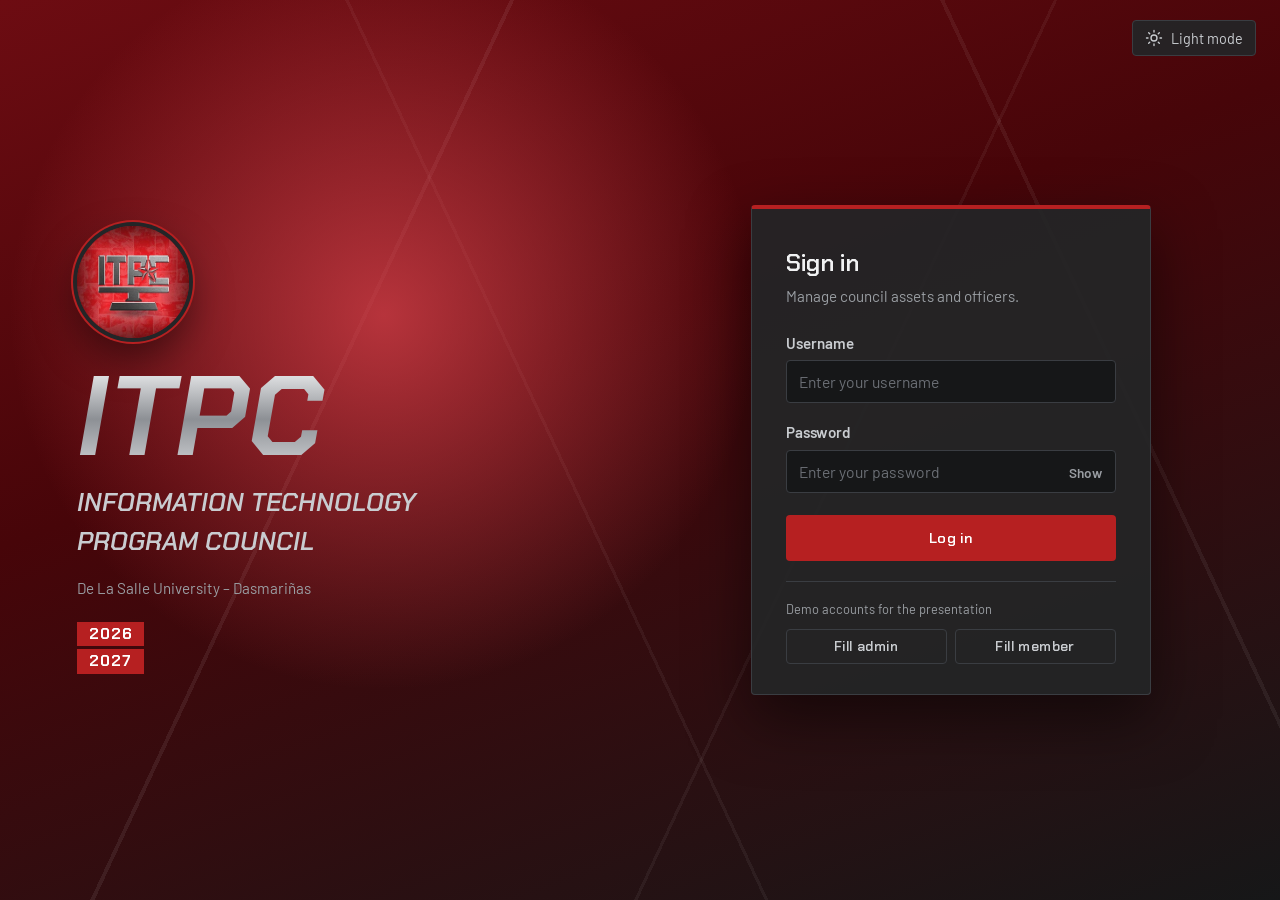
==== commit ffc38e1c: "Patch 1.05 - Dark/light theme toggle - Events module + calendar  (makes it feel like a real ERP) - B" ====
--- a/index.html
+++ b/index.html
@@ -11,6 +11,12 @@
       href="https://fonts.googleapis.com/css2?family=Barlow:wght@400;500;600&family=Chakra+Petch:ital,wght@0,500;0,600;0,700;1,600;1,700&display=swap"
       rel="stylesheet"
     />
+    <script>
+      document.documentElement.setAttribute(
+        "data-theme",
+        localStorage.getItem("itpc_theme") || "dark",
+      );
+    </script>
     <link rel="stylesheet" href="css/style.css" />
   </head>
   <body>
@@ -22,6 +28,24 @@
   -->
 
     <main class="login-screen" id="loginScreen">
+      <button
+        type="button"
+        class="theme-toggle"
+        id="themeToggle"
+        aria-pressed="false"
+      >
+        <svg class="to-light" viewBox="0 0 24 24" aria-hidden="true">
+          <circle cx="12" cy="12" r="4" />
+          <path
+            d="M12 2v2M12 20v2M4.9 4.9l1.4 1.4M17.7 17.7l1.4 1.4M2 12h2M20 12h2M4.9 19.1l1.4-1.4M17.7 6.3l1.4-1.4"
+          />
+        </svg>
+        <svg class="to-dark" viewBox="0 0 24 24" aria-hidden="true">
+          <path d="M21 12.8A9 9 0 1 1 11.2 3a7 7 0 0 0 9.8 9.8z" />
+        </svg>
+        <span class="to-light">Light mode</span>
+        <span class="to-dark">Dark mode</span>
+      </button>
       <div class="login-bg" aria-hidden="true"></div>
 
       <section class="login-hero">
--- a/css/style.css
+++ b/css/style.css
@@ -41,7 +41,43 @@
   --sidebar-width: 244px;
   --transition: 0.18s ease;
 
+  /* Tokens for colors that used to be hardcoded (so light mode can change them) */
+  --hover-text: #ffffff;
+  --hover-bg: rgba(255, 255, 255, 0.05);
+  --placeholder: #6b6f75;
+  --on-accent: #ffffff; /* text that sits on crimson/maroon */
+  --login-card-bg: rgba(35, 37, 39, 0.92);
+  --login-wash: linear-gradient(160deg, #6d0c12 0%, var(--maroon) 40%, var(--ink) 100%);
+  --wordmark-grad: linear-gradient(180deg, #f3f4f5 0%, #8d9095 52%, #cfd1d4 100%);
+
   color-scheme: dark; /* makes native dropdowns, scrollbars, number spinners dark */
+}
+
+/* Light theme: only the variables change. Toggled by data-theme="light" on <html>. */
+:root[data-theme="light"] {
+  --crimson-bright: #c62830; /* slightly deeper so it's readable on white */
+
+  --ink: #f2f3f5;
+  --charcoal: #ffffff;
+  --charcoal-raised: #eceef1;
+  --line: #d6d9de;
+
+  --steel: #5f646b;
+  --steel-light: #3c4045;
+  --text: #1b1c1e;
+
+  --ok: #2e8f63;
+  --ok-soft: rgba(46, 143, 99, 0.14);
+  --danger-soft: rgba(182, 32, 33, 0.1);
+
+  --hover-text: #111213;
+  --hover-bg: rgba(0, 0, 0, 0.05);
+  --placeholder: #8a8f96;
+  --login-card-bg: rgba(255, 255, 255, 0.94);
+  --login-wash: linear-gradient(160deg, #f4d3d6 0%, #f3e3e4 40%, var(--ink) 100%);
+  --wordmark-grad: linear-gradient(180deg, #4a4d52 0%, #1f2226 52%, #5b5f65 100%);
+
+  color-scheme: light;
 }
 
 * {
@@ -220,16 +256,16 @@
 }
 
 .sidebar-nav li a:hover {
-  background: rgba(255, 255, 255, 0.05);
+  background: var(--hover-bg);
   padding-left: 27px;
-  color: #ffffff;
+  color: var(--hover-text);
 }
 
 /* main.js adds this class to the link of the page you're on */
 .sidebar-nav li a.is-active {
   background: linear-gradient(90deg, rgba(182, 32, 33, 0.28), transparent);
   border-left-color: var(--crimson-bright);
-  color: #ffffff;
+  color: var(--hover-text);
   font-weight: 600;
 }
 
@@ -263,6 +299,7 @@
   display: grid;
   place-items: center;
   background: var(--crimson);
+  color: var(--on-accent);
   font-family: var(--font-display);
   font-weight: 700;
   flex-shrink: 0;
@@ -329,7 +366,7 @@
 
 .btn-secondary:hover {
   border-color: var(--steel);
-  color: #ffffff;
+  color: var(--hover-text);
 }
 
 .form-field {
@@ -359,7 +396,7 @@
 }
 
 .form-field input::placeholder {
-  color: #6b6f75;
+  color: var(--placeholder);
 }
 
 .form-field input:focus,
@@ -383,6 +420,61 @@
 
 body.is-admin .admin-only {
   display: inline-block !important;
+}
+
+/* ---------- Theme toggle ---------- */
+.theme-toggle {
+  display: flex;
+  align-items: center;
+  gap: 8px;
+  width: 100%;
+  padding: 8px 0;
+  background: none;
+  border: none;
+  cursor: pointer;
+  font-size: 0.9rem;
+  color: var(--steel);
+  transition: color var(--transition);
+}
+
+.theme-toggle:hover {
+  color: var(--crimson-bright);
+}
+
+.theme-toggle svg {
+  width: 18px;
+  height: 18px;
+  flex-shrink: 0;
+  fill: none;
+  stroke: currentColor;
+  stroke-width: 1.8;
+  stroke-linecap: round;
+  stroke-linejoin: round;
+}
+
+/* Dark mode shows "Light mode" (sun); light mode shows "Dark mode" (moon) */
+.theme-toggle .to-dark {
+  display: none;
+}
+:root[data-theme="light"] .theme-toggle .to-light {
+  display: none;
+}
+:root[data-theme="light"] .theme-toggle .to-dark {
+  display: inline-block;
+}
+
+/* Login page: floating button, top-right */
+.login-screen .theme-toggle {
+  position: absolute;
+  top: 20px;
+  right: 24px;
+  z-index: 2;
+  width: auto;
+  padding: 8px 12px;
+  border: 1px solid var(--line);
+  border-radius: var(--radius);
+  background: var(--login-card-bg);
+  color: var(--steel-light);
 }
 
 /* ---------- 6. Cards & panels ---------- */
@@ -549,7 +641,7 @@
 }
 
 thead th[data-sort]:hover {
-  color: #ffffff;
+  color: var(--hover-text);
 }
 
 thead th[data-sort]::after {
@@ -794,7 +886,7 @@
   bottom: 24px;
   right: 24px;
   background: var(--charcoal-raised);
-  color: #ffffff;
+  color: var(--text);
   padding: 13px 18px;
   border-radius: var(--radius);
   border-left: 4px solid var(--crimson);
@@ -879,7 +971,7 @@
 }
 
 .modal-close:hover {
-  color: #ffffff;
+  color: var(--hover-text);
 }
 
 .modal-box form .btn-primary {
@@ -933,7 +1025,7 @@
       transparent 80.25%
     ),
     /* base red-to-black wash */
-    linear-gradient(160deg, #6d0c12 0%, var(--maroon) 40%, var(--ink) 100%);
+    var(--login-wash);
 }
 
 .login-hero,
@@ -958,7 +1050,7 @@
   font-size: clamp(3.5rem, 9vw, 7rem);
   line-height: 0.95;
   padding-right: 0.08em; /* italic text overhangs; this stops the last letter clipping */
-  background: linear-gradient(180deg, #f3f4f5 0%, #8d9095 52%, #cfd1d4 100%);
+  background: var(--wordmark-grad);
   -webkit-background-clip: text;
   background-clip: text;
   color: transparent;
@@ -994,6 +1086,7 @@
 
 .year-tags span {
   background: var(--crimson);
+  color: var(--on-accent);
   font-family: var(--font-display);
   font-weight: 700;
   font-size: 0.95rem;
@@ -1005,7 +1098,7 @@
   justify-self: center;
   width: 100%;
   max-width: 400px;
-  background: rgba(35, 37, 39, 0.92);
+  background: var(--login-card-bg);
   border: 1px solid var(--line);
   border-top: 4px solid var(--crimson);
   padding: 36px 34px 30px;
@@ -1052,7 +1145,7 @@
 }
 
 .toggle-password:hover {
-  color: #ffffff;
+  color: var(--hover-text);
 }
 
 /* Demo account shortcuts: click to fill the form (handy when presenting) */
@@ -1081,6 +1174,355 @@
 /* Wrong password: the card shakes once */
 .login-card.is-shaking {
   animation: shake 0.4s ease;
+}
+
+/* ---------- 9b. Events & calendar ---------- */
+:root {
+  --ev-meeting: var(--crimson-bright);
+  --ev-workshop: var(--ok);
+  --ev-seminar: #5b9bd5;
+  --ev-social: #e0a63a;
+}
+
+/* Textareas and side-by-side fields share the form-field look */
+.form-field textarea {
+  width: 100%;
+  padding: 11px 12px;
+  border: 1px solid var(--line);
+  border-radius: var(--radius);
+  font-family: inherit;
+  font-size: 0.98rem;
+  color: var(--text);
+  background: var(--ink);
+  resize: vertical;
+  transition:
+    border-color var(--transition),
+    box-shadow var(--transition);
+}
+
+.form-field textarea:focus {
+  outline: none;
+  border-color: var(--crimson-bright);
+  box-shadow: 0 0 0 3px rgba(218, 67, 76, 0.25);
+}
+
+.form-row {
+  display: grid;
+  grid-template-columns: 1fr 1fr;
+  gap: 12px;
+}
+
+/* .btn sets display, which would otherwise beat the hidden attribute */
+.btn[hidden] {
+  display: none;
+}
+
+.events-layout {
+  display: grid;
+  grid-template-columns: minmax(0, 1.5fr) minmax(0, 1fr);
+  gap: 24px;
+  align-items: start;
+}
+
+.events-layout .panel {
+  margin-bottom: 0;
+}
+
+.cal-header {
+  display: flex;
+  justify-content: space-between;
+  align-items: center;
+  gap: 12px;
+  margin-bottom: 16px;
+}
+
+.cal-nav {
+  display: flex;
+  gap: 6px;
+}
+
+.cal-nav .btn {
+  padding: 6px 12px;
+}
+
+.cal-weekdays,
+.cal-grid {
+  display: grid;
+  grid-template-columns: repeat(7, minmax(0, 1fr));
+  gap: 4px;
+}
+
+.cal-weekdays span {
+  text-align: center;
+  font-size: 0.78rem;
+  font-weight: 600;
+  text-transform: uppercase;
+  letter-spacing: 0.06em;
+  color: var(--steel);
+  padding-bottom: 6px;
+}
+
+.cal-cell {
+  display: flex;
+  flex-direction: column;
+  align-items: flex-start;
+  justify-content: space-between;
+  min-height: 68px;
+  padding: 6px 8px;
+  border: 1px solid var(--line);
+  border-radius: var(--radius);
+  background: var(--ink);
+  color: var(--text);
+  font-family: inherit;
+  text-align: left;
+  cursor: pointer;
+  transition:
+    background var(--transition),
+    border-color var(--transition);
+}
+
+.cal-cell.is-empty {
+  background: transparent;
+  border-color: transparent;
+  cursor: default;
+}
+
+.cal-cell:not(.is-empty):hover {
+  background: var(--charcoal-raised);
+  border-color: var(--steel);
+}
+
+.cal-cell.is-today {
+  border-color: var(--crimson-bright);
+}
+
+.cal-cell.is-today .cal-day {
+  background: var(--crimson);
+  color: var(--on-accent);
+  border-radius: 50%;
+  width: 24px;
+  height: 24px;
+  display: grid;
+  place-items: center;
+  margin: -2px 0 0 -4px;
+}
+
+.cal-cell.is-selected {
+  background: var(--charcoal-raised);
+  box-shadow: inset 0 0 0 2px var(--crimson-bright);
+}
+
+.cal-day {
+  font-size: 0.9rem;
+  font-weight: 600;
+}
+
+.cal-dots {
+  display: flex;
+  align-items: center;
+  gap: 3px;
+  min-height: 8px;
+}
+
+.cal-dots em {
+  font-style: normal;
+  font-size: 0.7rem;
+  color: var(--steel);
+}
+
+.dot {
+  display: inline-block;
+  width: 8px;
+  height: 8px;
+  border-radius: 50%;
+  background: var(--steel);
+}
+
+.dot.type-meeting {
+  background: var(--ev-meeting);
+}
+.dot.type-workshop {
+  background: var(--ev-workshop);
+}
+.dot.type-seminar {
+  background: var(--ev-seminar);
+}
+.dot.type-social {
+  background: var(--ev-social);
+}
+
+.cal-legend {
+  display: flex;
+  flex-wrap: wrap;
+  gap: 16px;
+  margin-top: 16px;
+  font-size: 0.82rem;
+  color: var(--steel);
+}
+
+.cal-legend li {
+  display: flex;
+  align-items: center;
+  gap: 6px;
+}
+
+/* Event rows: used on the Events page and in the Dashboard widget */
+.event-item {
+  display: flex;
+  align-items: center;
+  gap: 14px;
+  padding: 12px 0;
+  border-bottom: 1px solid var(--line);
+}
+
+.event-item:last-child {
+  border-bottom: none;
+}
+
+.event-item.is-past {
+  opacity: 0.55;
+}
+
+.event-date {
+  flex-shrink: 0;
+  width: 48px;
+  padding: 6px 0;
+  text-align: center;
+  border: 1px solid var(--line);
+  border-top: 3px solid var(--crimson);
+  border-radius: var(--radius);
+  background: var(--ink);
+}
+
+.event-date b {
+  display: block;
+  font-family: var(--font-display);
+  font-size: 1.2rem;
+  line-height: 1;
+}
+
+.event-date span {
+  font-size: 0.72rem;
+  text-transform: uppercase;
+  letter-spacing: 0.06em;
+  color: var(--steel);
+}
+
+.event-info {
+  flex: 1;
+  min-width: 0;
+}
+
+.event-info strong {
+  display: block;
+}
+
+.event-info small {
+  display: block;
+  color: var(--steel);
+  margin: 2px 0 6px;
+}
+
+.event-tag {
+  display: inline-block;
+  padding: 1px 9px;
+  border-radius: 999px;
+  font-size: 0.72rem;
+  font-weight: 600;
+  border: 1px solid currentColor;
+}
+
+.event-tag.type-meeting {
+  color: var(--ev-meeting);
+}
+.event-tag.type-workshop {
+  color: var(--ev-workshop);
+}
+.event-tag.type-seminar {
+  color: var(--ev-seminar);
+}
+.event-tag.type-social {
+  color: var(--ev-social);
+}
+
+.event-actions {
+  display: flex;
+  gap: 12px;
+  flex-shrink: 0;
+  font-size: 0.9rem;
+}
+
+.event-actions a {
+  color: var(--crimson-bright);
+  font-weight: 600;
+}
+
+.event-actions a.delete-link {
+  color: var(--steel);
+}
+.event-actions a.delete-link:hover {
+  color: var(--crimson-bright);
+}
+
+/* Dashboard: low stock alert rows */
+.low-list li {
+  display: flex;
+  align-items: center;
+  gap: 14px;
+  padding: 11px 0;
+  border-bottom: 1px solid var(--line);
+}
+
+.low-list li:last-child {
+  border-bottom: none;
+}
+
+.low-info {
+  flex: 1;
+  min-width: 0;
+}
+
+.low-info strong {
+  display: block;
+}
+
+.low-info small {
+  color: var(--steel);
+}
+
+.low-list .meter {
+  flex: 0 0 72px;
+  min-width: 0;
+}
+
+.low-list .status-badge {
+  white-space: nowrap;
+}
+
+@media (max-width: 1000px) {
+  .events-layout {
+    grid-template-columns: 1fr;
+  }
+}
+
+@media (max-width: 480px) {
+  .cal-cell {
+    min-height: 52px;
+    padding: 4px;
+  }
+  .cal-weekdays span {
+    font-size: 0.68rem;
+  }
+  .form-row {
+    grid-template-columns: 1fr;
+  }
+  .event-item {
+    flex-wrap: wrap;
+  }
+  .event-actions {
+    width: 100%;
+    padding-left: 62px;
+  }
 }
 
 /* ---------- 12. Motion ----------
@@ -1248,6 +1690,13 @@
   .sidebar-footer a {
     padding: 8px 10px;
   }
+  .sidebar-footer .theme-toggle {
+    width: auto;
+    padding: 8px 10px;
+  }
+  .theme-toggle span {
+    display: none !important; /* icon only in the top bar */
+  }
 
   .main-content {
     padding: 24px 16px 40px;
@@ -1285,3 +1734,219 @@
     display: none;
   }
 }
+
+/* Very narrow phones: with 4 nav links the top bar no longer fits in one row.
+   Brand + theme/Log out stay on the first row, the links get their own row. */
+@media (max-width: 400px) {
+  .sidebar {
+    flex-wrap: wrap;
+    row-gap: 4px;
+  }
+  .sidebar-brand {
+    margin-right: auto;
+    padding-right: 0;
+  }
+  .sidebar-footer {
+    order: 2;
+    margin-left: 0;
+    padding-left: 0;
+  }
+  .sidebar-nav {
+    order: 3;
+    width: 100%;
+    justify-content: space-around;
+  }
+}
+
+/* ---------- 9c. Backup panel ---------- */
+.backup-note {
+  color: var(--steel);
+  margin-bottom: 14px;
+  max-width: 70ch;
+}
+
+.backup-note span {
+  color: var(--steel-light);
+  font-weight: 600;
+}
+
+#backupStatus {
+  margin-top: 12px;
+}
+
+/* ---------- 9d. Printable report ----------
+   Always light, whatever theme the app is in, so it prints cleanly. */
+body.report-page {
+  background: #e9eaec;
+  color: #161718;
+}
+
+.report-toolbar {
+  display: flex;
+  justify-content: space-between;
+  align-items: center;
+  gap: 12px;
+  max-width: 860px;
+  margin: 20px auto 0;
+  padding: 0 16px;
+}
+
+.report-toolbar .btn-secondary {
+  background: #ffffff;
+  color: #3c4045;
+  border-color: #c9ccd0;
+}
+
+.report {
+  max-width: 860px;
+  margin: 16px auto 40px;
+  padding: 40px 44px;
+  background: #ffffff;
+  color: #161718;
+  box-shadow: 0 8px 30px rgba(0, 0, 0, 0.12);
+  -webkit-print-color-adjust: exact;
+  print-color-adjust: exact;
+}
+
+.report h1,
+.report h2 {
+  color: #161718;
+}
+
+.report h2 {
+  font-size: 1.05rem;
+  margin: 28px 0 10px;
+  padding-bottom: 6px;
+  border-bottom: 2px solid #b62021;
+  break-after: avoid;
+}
+
+.report-head {
+  display: flex;
+  align-items: center;
+  gap: 16px;
+}
+
+.report-head img {
+  border-radius: 50%;
+}
+
+.report-head h1 {
+  font-size: 1.7rem;
+}
+
+.report-head p {
+  margin-top: 4px;
+  color: #5f646b;
+  font-size: 0.9rem;
+}
+
+.report-stats {
+  display: grid;
+  grid-template-columns: repeat(5, minmax(0, 1fr));
+  gap: 10px;
+  margin-top: 24px;
+}
+
+.report-stats div {
+  padding: 10px 12px;
+  border: 1px solid #d6d9de;
+  border-top: 3px solid #b62021;
+}
+
+.report-stats b {
+  display: block;
+  font-family: var(--font-display);
+  font-size: 1.5rem;
+  line-height: 1.1;
+}
+
+.report-stats span {
+  font-size: 0.78rem;
+  color: #5f646b;
+}
+
+.report table {
+  font-size: 0.9rem;
+}
+
+.report thead th {
+  padding: 7px 8px;
+  color: #3c4045;
+  border-bottom: 1px solid #8a8f96;
+  font-size: 0.8rem;
+  text-transform: uppercase;
+  letter-spacing: 0.04em;
+}
+
+.report tbody td {
+  padding: 7px 8px;
+  border-bottom: 1px solid #e1e3e6;
+  vertical-align: top;
+}
+
+.report tbody tr:hover {
+  background: none;
+  box-shadow: none;
+}
+
+.report .r-low {
+  color: #b62021;
+}
+
+.report-empty {
+  color: #5f646b;
+  font-style: italic;
+}
+
+.report-foot {
+  margin-top: 32px;
+  padding-top: 10px;
+  border-top: 1px solid #d6d9de;
+  font-size: 0.78rem;
+  color: #5f646b;
+}
+
+@media (max-width: 700px) {
+  .report {
+    padding: 24px 18px;
+  }
+  .report-stats {
+    grid-template-columns: repeat(2, minmax(0, 1fr));
+  }
+  .report table {
+    display: block;
+    overflow-x: auto;
+  }
+}
+
+@media print {
+  @page {
+    margin: 14mm;
+  }
+  body.report-page {
+    background: #ffffff;
+  }
+  .no-print {
+    display: none !important;
+  }
+  .report {
+    max-width: none;
+    margin: 0;
+    padding: 0;
+    box-shadow: none;
+  }
+  .report-stats {
+    grid-template-columns: repeat(5, minmax(0, 1fr));
+  }
+  .report table {
+    display: table;
+  }
+  .report thead {
+    display: table-header-group; /* repeat the header on every page */
+  }
+  .report tr {
+    break-inside: avoid;
+  }
+}
+
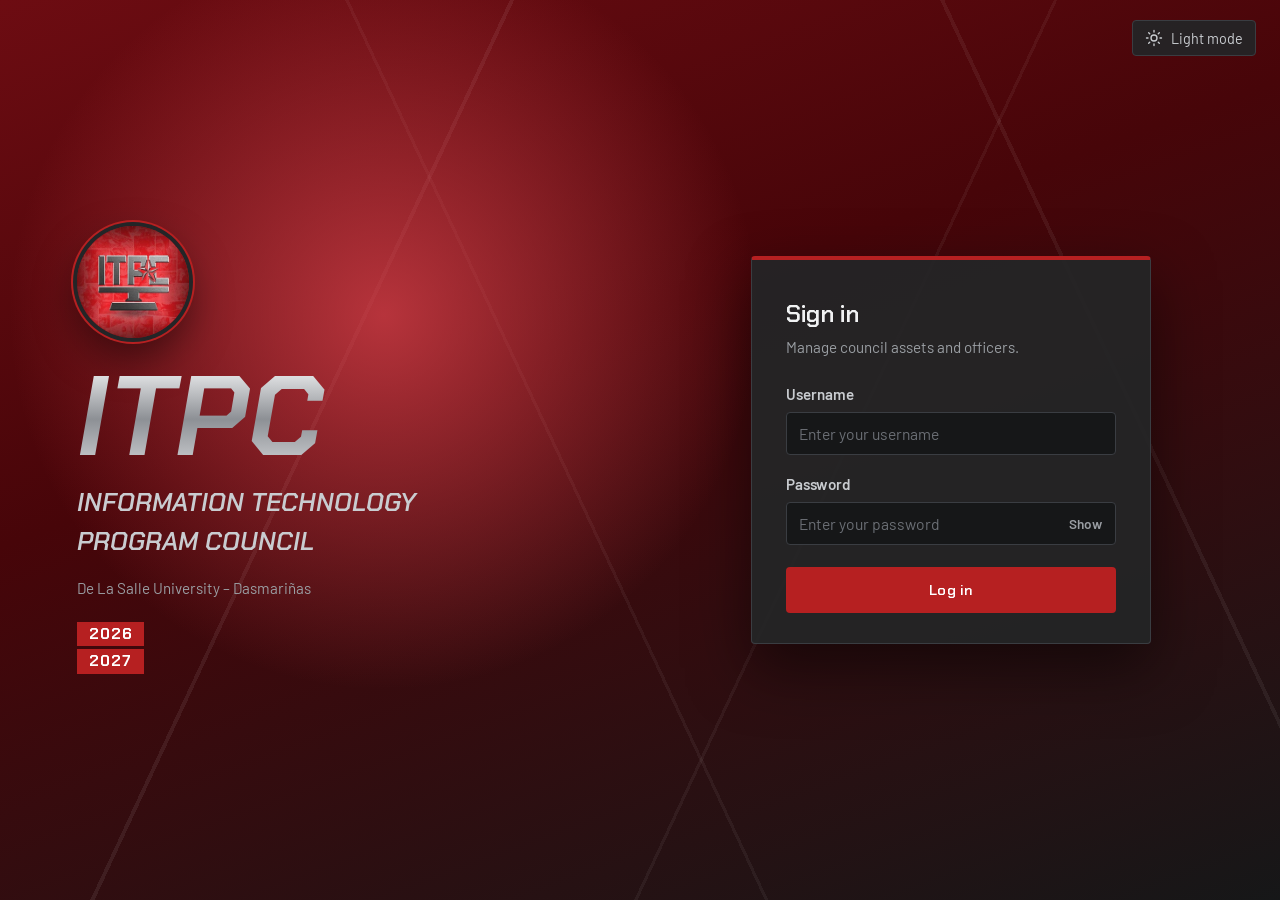
==== commit 6ba6096c: "removed demo accounts in login (still the same demo accounts, just removed fill admin/member), added" ====
--- a/index.html
+++ b/index.html
@@ -22,8 +22,8 @@
   <body>
     <!--
     LOGIN PAGE
-    - Front-end only: accounts are checked in js/main.js (DUMMY_ACCOUNTS).
-      Swap that check for a real backend/API call when you build one.
+    - Front-end only. Accounts are stored as salted password hashes in
+      js/auth.js (ACCOUNTS); the login check, lockout and sessions live there too.
     - The red glow follows your mouse (see setupLoginSpotlight in main.js).
   -->
 
@@ -68,6 +68,8 @@
         <h2>Sign in</h2>
         <p>Manage council assets and officers.</p>
 
+        <p id="loginNotice" class="form-notice" role="status" hidden></p>
+
         <form id="loginForm" novalidate>
           <div class="form-field">
             <label for="username">Username</label>
@@ -105,21 +107,11 @@
 
           <button type="submit" class="btn btn-primary">Log in</button>
         </form>
-
-        <div class="demo-accounts">
-          <small>Demo accounts for the presentation</small>
-          <div class="demo-buttons">
-            <button type="button" class="btn btn-secondary" data-demo="admin">
-              Fill admin
-            </button>
-            <button type="button" class="btn btn-secondary" data-demo="member">
-              Fill member
-            </button>
-          </div>
-        </div>
       </section>
     </main>
 
+    <!-- auth.js must come first: main.js depends on it -->
+    <script src="js/auth.js"></script>
     <script src="js/main.js"></script>
   </body>
 </html>
--- a/css/style.css
+++ b/css/style.css
@@ -47,8 +47,18 @@
   --placeholder: #6b6f75;
   --on-accent: #ffffff; /* text that sits on crimson/maroon */
   --login-card-bg: rgba(35, 37, 39, 0.92);
-  --login-wash: linear-gradient(160deg, #6d0c12 0%, var(--maroon) 40%, var(--ink) 100%);
-  --wordmark-grad: linear-gradient(180deg, #f3f4f5 0%, #8d9095 52%, #cfd1d4 100%);
+  --login-wash: linear-gradient(
+    160deg,
+    #6d0c12 0%,
+    var(--maroon) 40%,
+    var(--ink) 100%
+  );
+  --wordmark-grad: linear-gradient(
+    180deg,
+    #f3f4f5 0%,
+    #8d9095 52%,
+    #cfd1d4 100%
+  );
 
   color-scheme: dark; /* makes native dropdowns, scrollbars, number spinners dark */
 }
@@ -74,8 +84,18 @@
   --hover-bg: rgba(0, 0, 0, 0.05);
   --placeholder: #8a8f96;
   --login-card-bg: rgba(255, 255, 255, 0.94);
-  --login-wash: linear-gradient(160deg, #f4d3d6 0%, #f3e3e4 40%, var(--ink) 100%);
-  --wordmark-grad: linear-gradient(180deg, #4a4d52 0%, #1f2226 52%, #5b5f65 100%);
+  --login-wash: linear-gradient(
+    160deg,
+    #f4d3d6 0%,
+    #f3e3e4 40%,
+    var(--ink) 100%
+  );
+  --wordmark-grad: linear-gradient(
+    180deg,
+    #4a4d52 0%,
+    #1f2226 52%,
+    #5b5f65 100%
+  );
 
   color-scheme: light;
 }
@@ -1024,8 +1044,7 @@
       rgba(255, 255, 255, 0.06) 80% 80.25%,
       transparent 80.25%
     ),
-    /* base red-to-black wash */
-    var(--login-wash);
+    /* base red-to-black wash */ var(--login-wash);
 }
 
 .login-hero,
@@ -1950,3 +1969,108 @@
   }
 }
 
+/* ---------- 9e. Change log page ---------- */
+.table-scroll {
+  overflow-x: auto;
+}
+
+#logTable th,
+#logTable td {
+  vertical-align: top;
+}
+
+#logTable tbody td {
+  padding: 12px;
+}
+
+.log-when {
+  white-space: nowrap;
+  color: var(--steel-light);
+  font-size: 0.9rem;
+}
+
+.log-role {
+  display: block;
+  color: var(--steel);
+  font-size: 0.78rem;
+}
+
+.log-action {
+  display: inline-block;
+  padding: 2px 10px;
+  border-radius: 999px;
+  font-size: 0.78rem;
+  font-weight: 600;
+  background: var(--charcoal-raised);
+  color: var(--steel-light);
+  border: 1px solid var(--line);
+}
+
+.log-action.is-add {
+  background: var(--ok-soft);
+  color: var(--ok);
+  border-color: transparent;
+}
+
+.log-action.is-delete {
+  background: var(--danger-soft);
+  color: var(--crimson-bright);
+  border-color: transparent;
+}
+
+.change-details {
+  margin-top: 6px;
+  font-size: 0.88rem;
+  color: var(--steel-light);
+}
+
+.change-details li {
+  padding: 1px 0;
+  overflow-wrap: anywhere;
+}
+
+.change-details b {
+  color: var(--steel);
+  font-weight: 600;
+}
+
+.change-details del {
+  text-decoration: line-through;
+  color: var(--steel);
+}
+
+.change-details ins {
+  text-decoration: none;
+  color: var(--ok);
+  font-weight: 600;
+}
+
+.log-date {
+  display: flex;
+  align-items: center;
+  gap: 6px;
+  font-size: 0.85rem;
+  color: var(--steel);
+}
+
+.log-date input {
+  padding: 8px 10px;
+}
+
+/* ---------- 9f. Integrity notices ---------- */
+.integrity-banner {
+  margin-bottom: 20px;
+  padding: 12px 16px;
+  border: 1px solid var(--crimson);
+  border-left-width: 4px;
+  border-radius: var(--radius);
+  background: var(--danger-soft);
+  color: var(--text);
+  font-size: 0.92rem;
+}
+
+.log-action.is-integrity {
+  background: var(--danger-soft);
+  color: var(--crimson-bright);
+  border-color: var(--crimson);
+}
